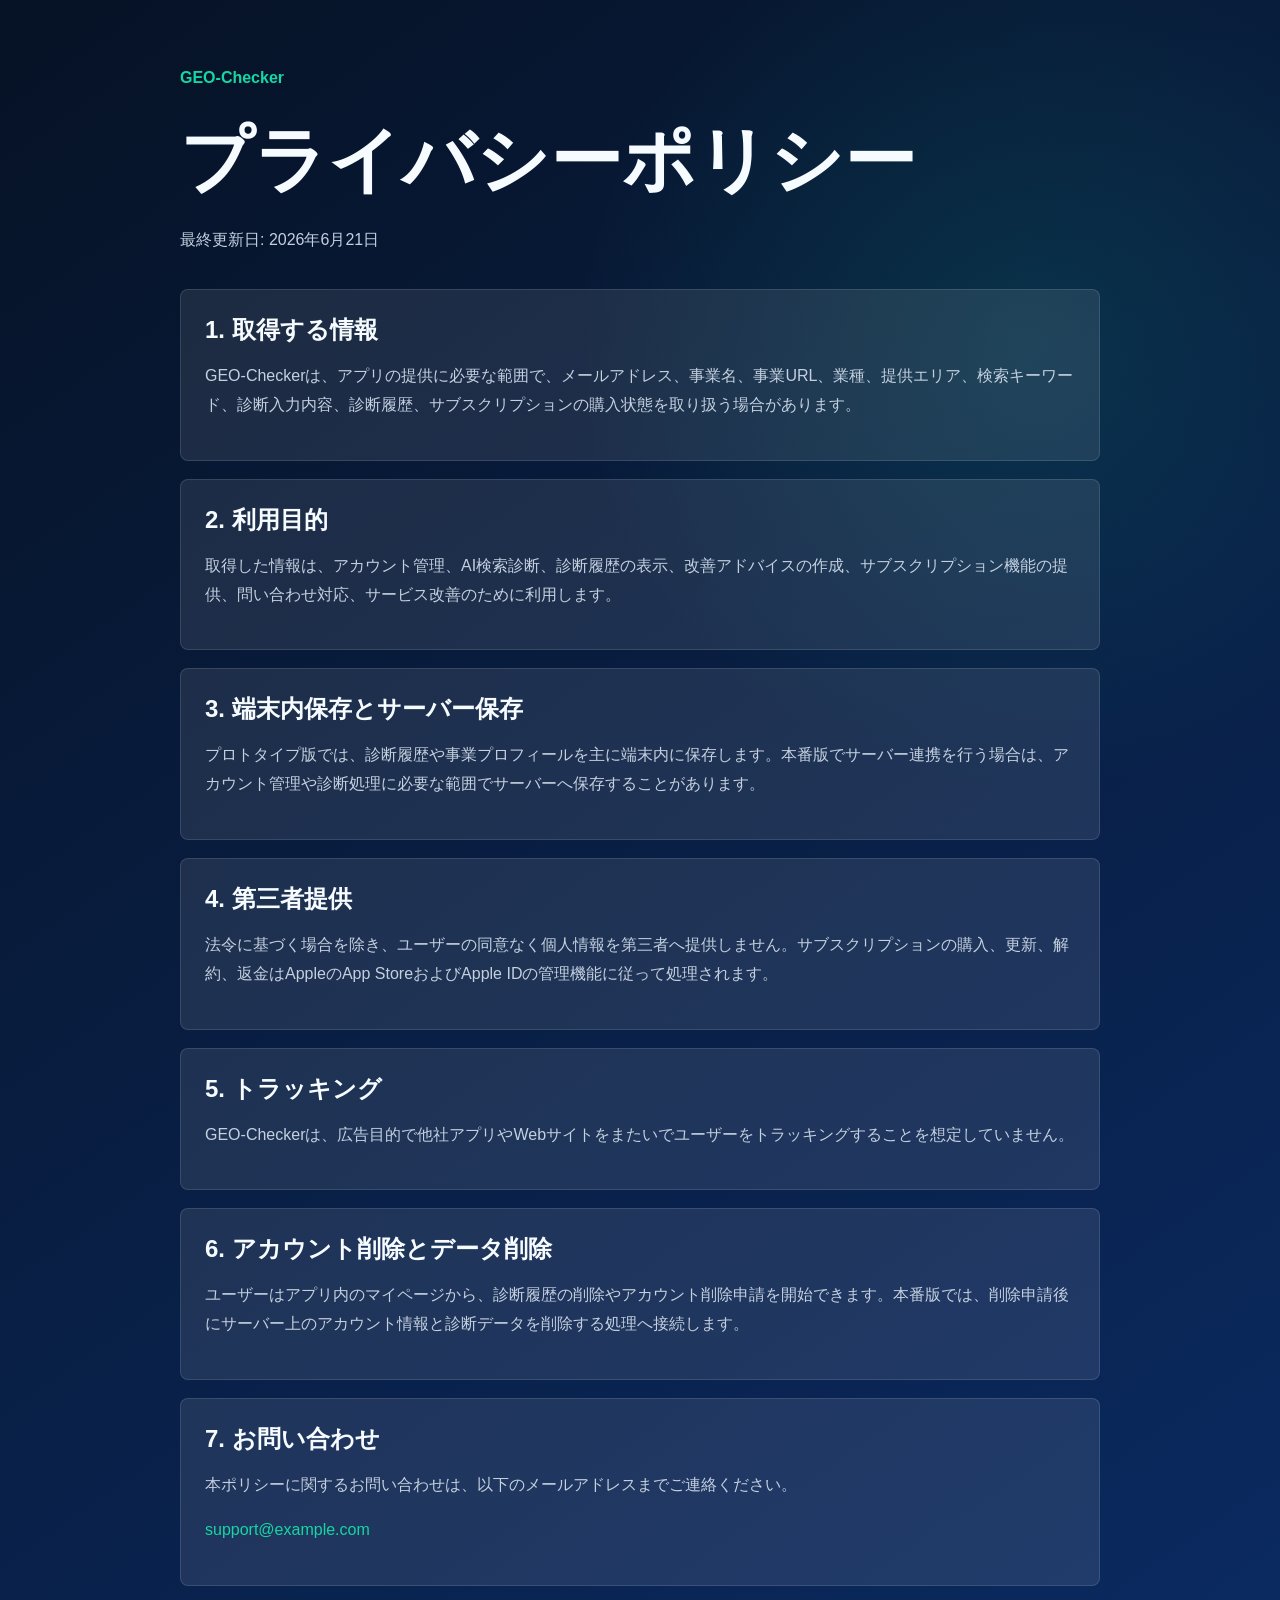
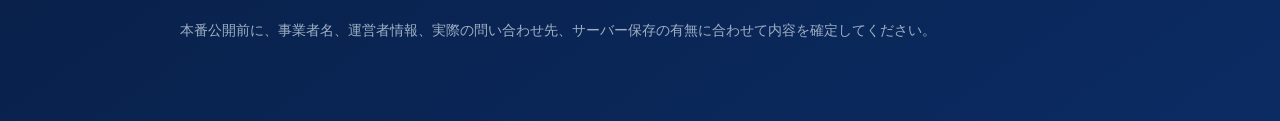
==== privacy.html @ ae93b0aa "Add files via upload" ====
<!doctype html>
<html lang="ja">
<head>
  <meta charset="utf-8">
  <meta name="viewport" content="width=device-width, initial-scale=1">
  <title>GEO-Checker プライバシーポリシー</title>
  <link rel="stylesheet" href="./styles.css">
</head>
<body>
  <main class="page legal">
    <p class="eyebrow">GEO-Checker</p>
    <h1>プライバシーポリシー</h1>
    <p class="updated">最終更新日: 2026年6月21日</p>

    <section>
      <h2>1. 取得する情報</h2>
      <p>GEO-Checkerは、アプリの提供に必要な範囲で、メールアドレス、事業名、事業URL、業種、提供エリア、検索キーワード、診断入力内容、診断履歴、サブスクリプションの購入状態を取り扱う場合があります。</p>
    </section>

    <section>
      <h2>2. 利用目的</h2>
      <p>取得した情報は、アカウント管理、AI検索診断、診断履歴の表示、改善アドバイスの作成、サブスクリプション機能の提供、問い合わせ対応、サービス改善のために利用します。</p>
    </section>

    <section>
      <h2>3. 端末内保存とサーバー保存</h2>
      <p>プロトタイプ版では、診断履歴や事業プロフィールを主に端末内に保存します。本番版でサーバー連携を行う場合は、アカウント管理や診断処理に必要な範囲でサーバーへ保存することがあります。</p>
    </section>

    <section>
      <h2>4. 第三者提供</h2>
      <p>法令に基づく場合を除き、ユーザーの同意なく個人情報を第三者へ提供しません。サブスクリプションの購入、更新、解約、返金はAppleのApp StoreおよびApple IDの管理機能に従って処理されます。</p>
    </section>

    <section>
      <h2>5. トラッキング</h2>
      <p>GEO-Checkerは、広告目的で他社アプリやWebサイトをまたいでユーザーをトラッキングすることを想定していません。</p>
    </section>

    <section>
      <h2>6. アカウント削除とデータ削除</h2>
      <p>ユーザーはアプリ内のマイページから、診断履歴の削除やアカウント削除申請を開始できます。本番版では、削除申請後にサーバー上のアカウント情報と診断データを削除する処理へ接続します。</p>
    </section>

    <section>
      <h2>7. お問い合わせ</h2>
      <p>本ポリシーに関するお問い合わせは、以下のメールアドレスまでご連絡ください。</p>
      <p><a href="mailto:support@example.com">support@example.com</a></p>
    </section>

    <p class="note">本番公開前に、事業者名、運営者情報、実際の問い合わせ先、サーバー保存の有無に合わせて内容を確定してください。</p>
  </main>
</body>
</html>
---- styles.css ----
:root {
  color-scheme: dark;
  --bg-top: #061225;
  --bg-bottom: #0b2b63;
  --card: rgba(255, 255, 255, 0.09);
  --line: rgba(255, 255, 255, 0.12);
  --text: #f6fbff;
  --muted: #c4d0df;
  --accent: #16d6a4;
}

* {
  box-sizing: border-box;
}

body {
  margin: 0;
  min-height: 100vh;
  color: var(--text);
  font-family: -apple-system, BlinkMacSystemFont, "Hiragino Sans", "Noto Sans JP", "Yu Gothic", sans-serif;
  background:
    radial-gradient(circle at 80% 20%, rgba(22, 214, 164, 0.12), transparent 28rem),
    linear-gradient(145deg, var(--bg-top), var(--bg-bottom));
}

a {
  color: var(--accent);
  text-decoration: none;
}

a:hover {
  text-decoration: underline;
}

.page {
  width: min(920px, calc(100% - 40px));
  margin: 0 auto;
  padding: 64px 0;
}

.hero {
  padding: 56px 0 36px;
}

.eyebrow {
  margin: 0 0 12px;
  color: var(--accent);
  font-weight: 700;
  letter-spacing: 0;
}

h1 {
  margin: 0;
  font-size: clamp(40px, 7vw, 72px);
  line-height: 1.05;
}

h2 {
  margin: 0 0 12px;
  font-size: 24px;
}

p {
  color: var(--muted);
  line-height: 1.8;
}

.updated {
  margin-top: 10px;
  color: var(--muted);
}

.card,
.link-card,
.legal section {
  border: 1px solid var(--line);
  border-radius: 8px;
  background: var(--card);
  padding: 24px;
}

.grid {
  display: grid;
  grid-template-columns: repeat(2, minmax(0, 1fr));
  gap: 16px;
  margin-top: 16px;
}

.link-card {
  display: block;
}

.link-card span {
  display: block;
  color: var(--text);
  font-size: 20px;
  font-weight: 700;
}

.link-card small {
  display: block;
  margin-top: 8px;
  color: var(--muted);
}

.legal {
  display: grid;
  gap: 18px;
}

.note {
  font-size: 14px;
  color: #9fb0c4;
}

@media (max-width: 640px) {
  .page {
    width: min(100% - 28px, 920px);
    padding: 36px 0;
  }

  .grid {
    grid-template-columns: 1fr;
  }
}
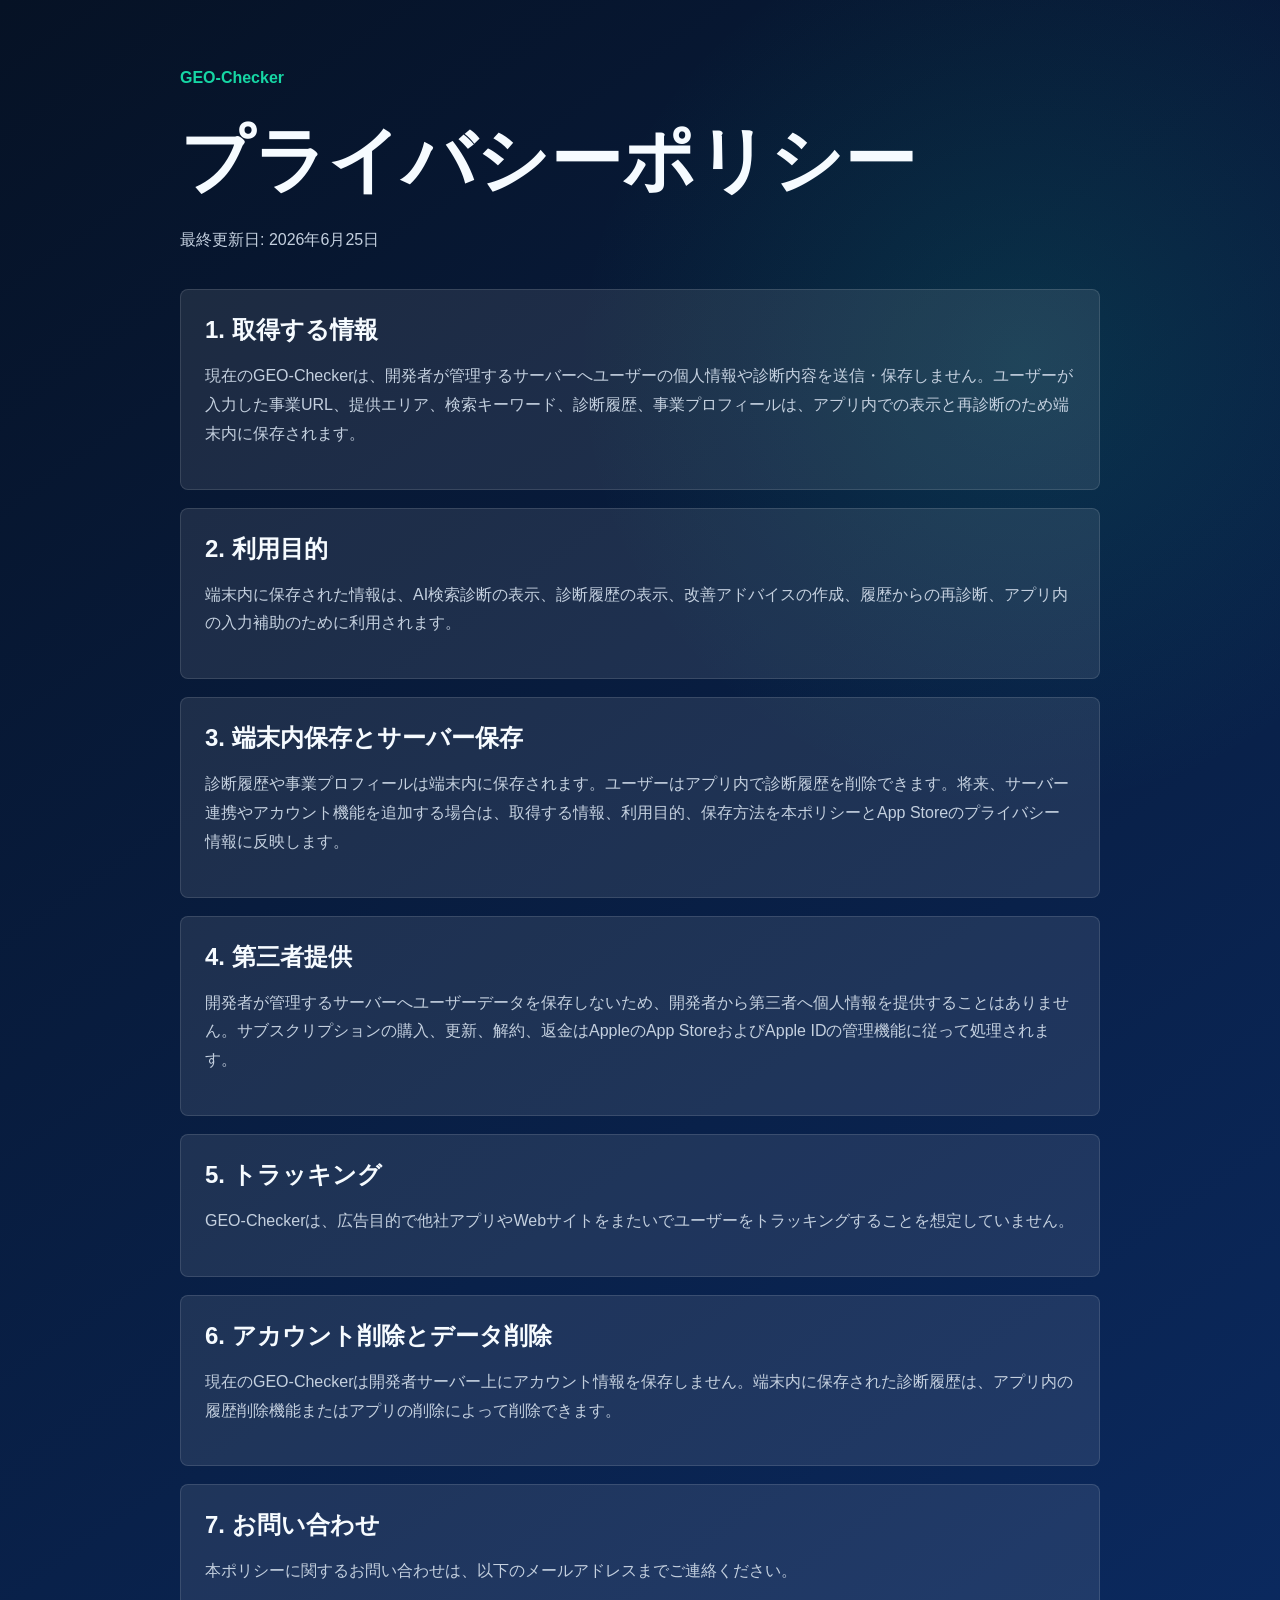
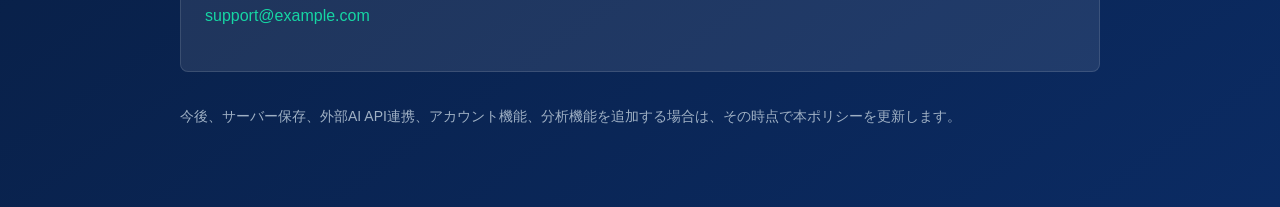
==== commit 4a063cc0: "Add files via upload" ====
--- a/privacy.html
+++ b/privacy.html
@@ -10,26 +10,26 @@
   <main class="page legal">
     <p class="eyebrow">GEO-Checker</p>
     <h1>プライバシーポリシー</h1>
-    <p class="updated">最終更新日: 2026年6月21日</p>
+    <p class="updated">最終更新日: 2026年6月25日</p>
 
     <section>
       <h2>1. 取得する情報</h2>
-      <p>GEO-Checkerは、アプリの提供に必要な範囲で、メールアドレス、事業名、事業URL、業種、提供エリア、検索キーワード、診断入力内容、診断履歴、サブスクリプションの購入状態を取り扱う場合があります。</p>
+      <p>現在のGEO-Checkerは、開発者が管理するサーバーへユーザーの個人情報や診断内容を送信・保存しません。ユーザーが入力した事業URL、提供エリア、検索キーワード、診断履歴、事業プロフィールは、アプリ内での表示と再診断のため端末内に保存されます。</p>
     </section>
 
     <section>
       <h2>2. 利用目的</h2>
-      <p>取得した情報は、アカウント管理、AI検索診断、診断履歴の表示、改善アドバイスの作成、サブスクリプション機能の提供、問い合わせ対応、サービス改善のために利用します。</p>
+      <p>端末内に保存された情報は、AI検索診断の表示、診断履歴の表示、改善アドバイスの作成、履歴からの再診断、アプリ内の入力補助のために利用されます。</p>
     </section>
 
     <section>
       <h2>3. 端末内保存とサーバー保存</h2>
-      <p>プロトタイプ版では、診断履歴や事業プロフィールを主に端末内に保存します。本番版でサーバー連携を行う場合は、アカウント管理や診断処理に必要な範囲でサーバーへ保存することがあります。</p>
+      <p>診断履歴や事業プロフィールは端末内に保存されます。ユーザーはアプリ内で診断履歴を削除できます。将来、サーバー連携やアカウント機能を追加する場合は、取得する情報、利用目的、保存方法を本ポリシーとApp Storeのプライバシー情報に反映します。</p>
     </section>
 
     <section>
       <h2>4. 第三者提供</h2>
-      <p>法令に基づく場合を除き、ユーザーの同意なく個人情報を第三者へ提供しません。サブスクリプションの購入、更新、解約、返金はAppleのApp StoreおよびApple IDの管理機能に従って処理されます。</p>
+      <p>開発者が管理するサーバーへユーザーデータを保存しないため、開発者から第三者へ個人情報を提供することはありません。サブスクリプションの購入、更新、解約、返金はAppleのApp StoreおよびApple IDの管理機能に従って処理されます。</p>
     </section>
 
     <section>
@@ -39,7 +39,7 @@
 
     <section>
       <h2>6. アカウント削除とデータ削除</h2>
-      <p>ユーザーはアプリ内のマイページから、診断履歴の削除やアカウント削除申請を開始できます。本番版では、削除申請後にサーバー上のアカウント情報と診断データを削除する処理へ接続します。</p>
+      <p>現在のGEO-Checkerは開発者サーバー上にアカウント情報を保存しません。端末内に保存された診断履歴は、アプリ内の履歴削除機能またはアプリの削除によって削除できます。</p>
     </section>
 
     <section>
@@ -48,7 +48,7 @@
       <p><a href="mailto:support@example.com">support@example.com</a></p>
     </section>
 
-    <p class="note">本番公開前に、事業者名、運営者情報、実際の問い合わせ先、サーバー保存の有無に合わせて内容を確定してください。</p>
+    <p class="note">今後、サーバー保存、外部AI API連携、アカウント機能、分析機能を追加する場合は、その時点で本ポリシーを更新します。</p>
   </main>
 </body>
 </html>
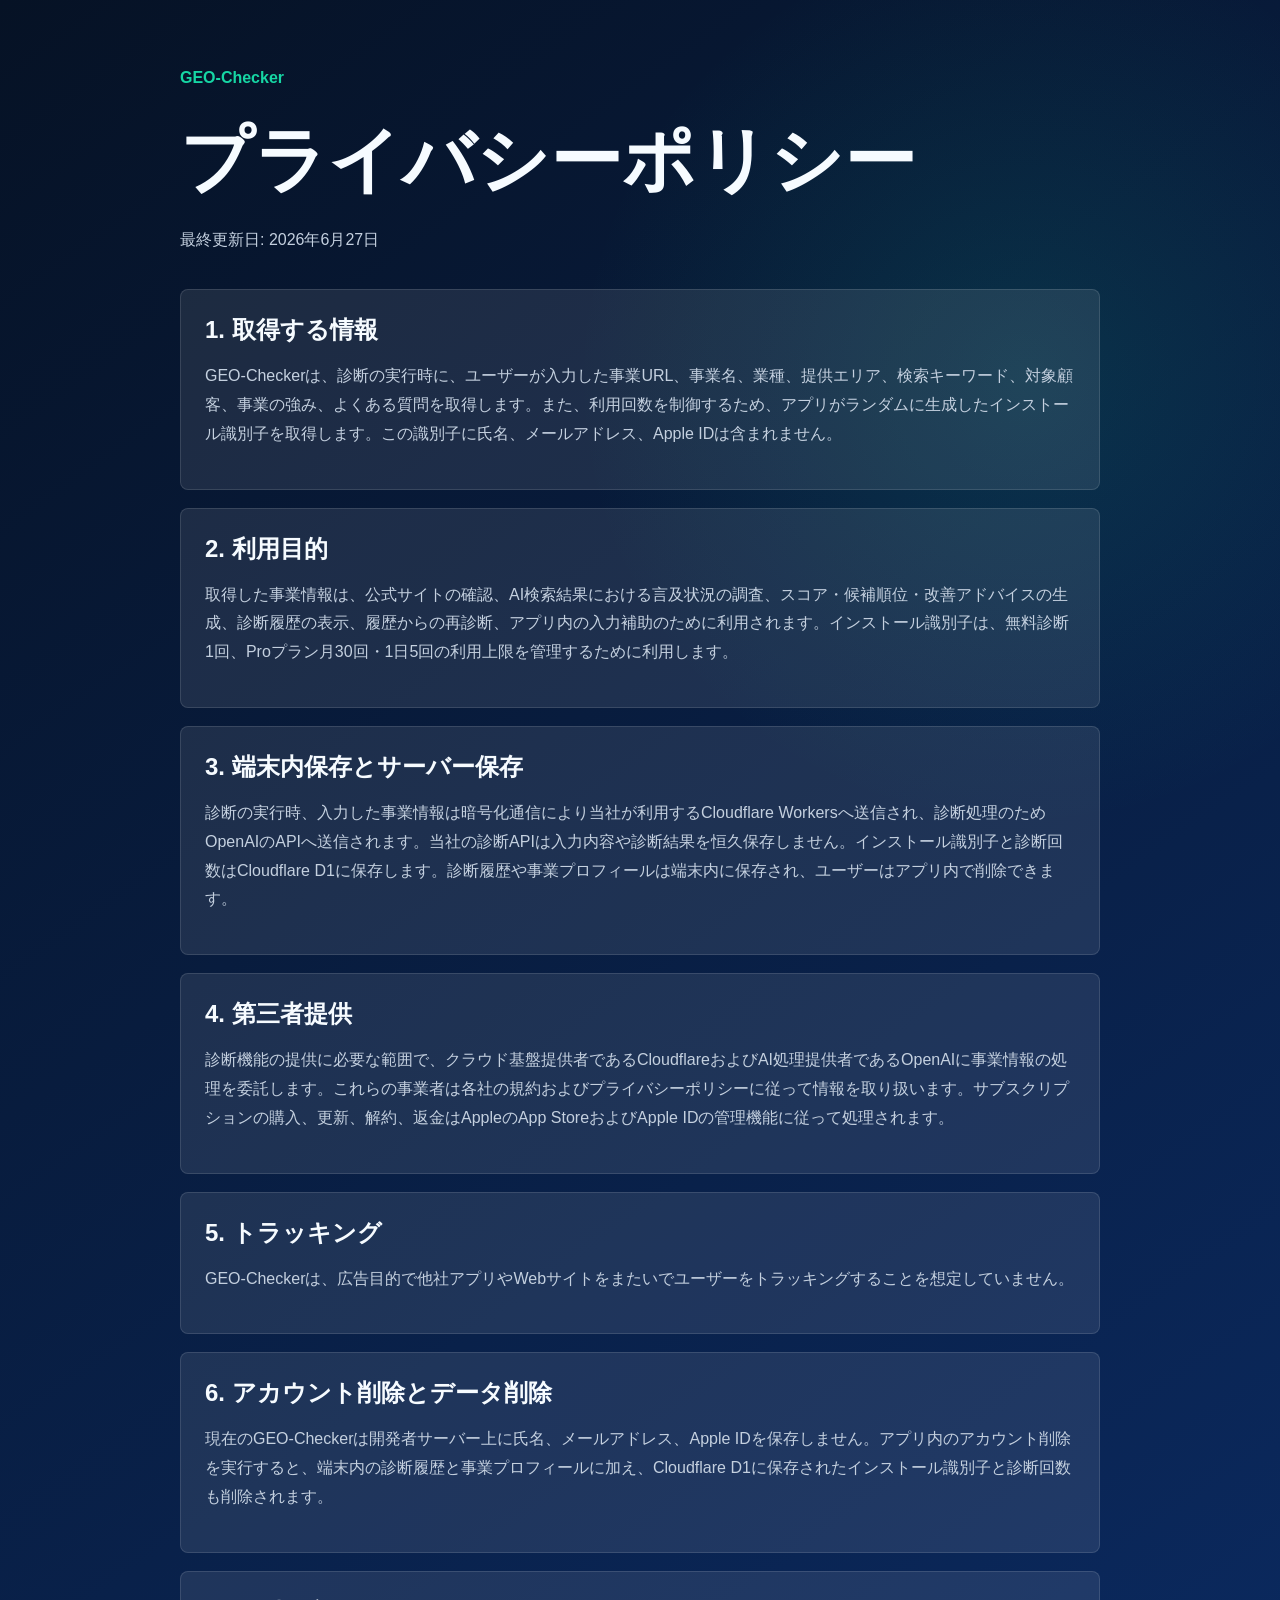
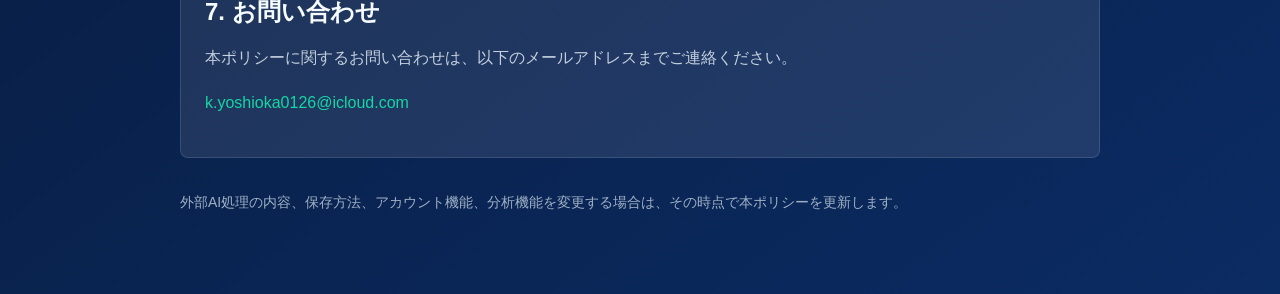
==== commit 834bbc2c: "Add files via upload" ====
--- a/privacy.html
+++ b/privacy.html
@@ -10,26 +10,26 @@
   <main class="page legal">
     <p class="eyebrow">GEO-Checker</p>
     <h1>プライバシーポリシー</h1>
-    <p class="updated">最終更新日: 2026年6月25日</p>
+    <p class="updated">最終更新日: 2026年6月27日</p>
 
     <section>
       <h2>1. 取得する情報</h2>
-      <p>現在のGEO-Checkerは、開発者が管理するサーバーへユーザーの個人情報や診断内容を送信・保存しません。ユーザーが入力した事業URL、提供エリア、検索キーワード、診断履歴、事業プロフィールは、アプリ内での表示と再診断のため端末内に保存されます。</p>
+      <p>GEO-Checkerは、診断の実行時に、ユーザーが入力した事業URL、事業名、業種、提供エリア、検索キーワード、対象顧客、事業の強み、よくある質問を取得します。また、利用回数を制御するため、アプリがランダムに生成したインストール識別子を取得します。この識別子に氏名、メールアドレス、Apple IDは含まれません。</p>
     </section>
 
     <section>
       <h2>2. 利用目的</h2>
-      <p>端末内に保存された情報は、AI検索診断の表示、診断履歴の表示、改善アドバイスの作成、履歴からの再診断、アプリ内の入力補助のために利用されます。</p>
+      <p>取得した事業情報は、公式サイトの確認、AI検索結果における言及状況の調査、スコア・候補順位・改善アドバイスの生成、診断履歴の表示、履歴からの再診断、アプリ内の入力補助のために利用されます。インストール識別子は、無料診断1回、Proプラン月30回・1日5回の利用上限を管理するために利用します。</p>
     </section>
 
     <section>
       <h2>3. 端末内保存とサーバー保存</h2>
-      <p>診断履歴や事業プロフィールは端末内に保存されます。ユーザーはアプリ内で診断履歴を削除できます。将来、サーバー連携やアカウント機能を追加する場合は、取得する情報、利用目的、保存方法を本ポリシーとApp Storeのプライバシー情報に反映します。</p>
+      <p>診断の実行時、入力した事業情報は暗号化通信により当社が利用するCloudflare Workersへ送信され、診断処理のためOpenAIのAPIへ送信されます。当社の診断APIは入力内容や診断結果を恒久保存しません。インストール識別子と診断回数はCloudflare D1に保存します。診断履歴や事業プロフィールは端末内に保存され、ユーザーはアプリ内で削除できます。</p>
     </section>
 
     <section>
       <h2>4. 第三者提供</h2>
-      <p>開発者が管理するサーバーへユーザーデータを保存しないため、開発者から第三者へ個人情報を提供することはありません。サブスクリプションの購入、更新、解約、返金はAppleのApp StoreおよびApple IDの管理機能に従って処理されます。</p>
+      <p>診断機能の提供に必要な範囲で、クラウド基盤提供者であるCloudflareおよびAI処理提供者であるOpenAIに事業情報の処理を委託します。これらの事業者は各社の規約およびプライバシーポリシーに従って情報を取り扱います。サブスクリプションの購入、更新、解約、返金はAppleのApp StoreおよびApple IDの管理機能に従って処理されます。</p>
     </section>
 
     <section>
@@ -39,16 +39,16 @@
 
     <section>
       <h2>6. アカウント削除とデータ削除</h2>
-      <p>現在のGEO-Checkerは開発者サーバー上にアカウント情報を保存しません。端末内に保存された診断履歴は、アプリ内の履歴削除機能またはアプリの削除によって削除できます。</p>
+      <p>現在のGEO-Checkerは開発者サーバー上に氏名、メールアドレス、Apple IDを保存しません。アプリ内のアカウント削除を実行すると、端末内の診断履歴と事業プロフィールに加え、Cloudflare D1に保存されたインストール識別子と診断回数も削除されます。</p>
     </section>
 
     <section>
       <h2>7. お問い合わせ</h2>
       <p>本ポリシーに関するお問い合わせは、以下のメールアドレスまでご連絡ください。</p>
-      <p><a href="mailto:support@example.com">support@example.com</a></p>
+      <p><a href="mailto:k.yoshioka0126@icloud.com">k.yoshioka0126@icloud.com</a></p>
     </section>
 
-    <p class="note">今後、サーバー保存、外部AI API連携、アカウント機能、分析機能を追加する場合は、その時点で本ポリシーを更新します。</p>
+    <p class="note">外部AI処理の内容、保存方法、アカウント機能、分析機能を変更する場合は、その時点で本ポリシーを更新します。</p>
   </main>
 </body>
 </html>
